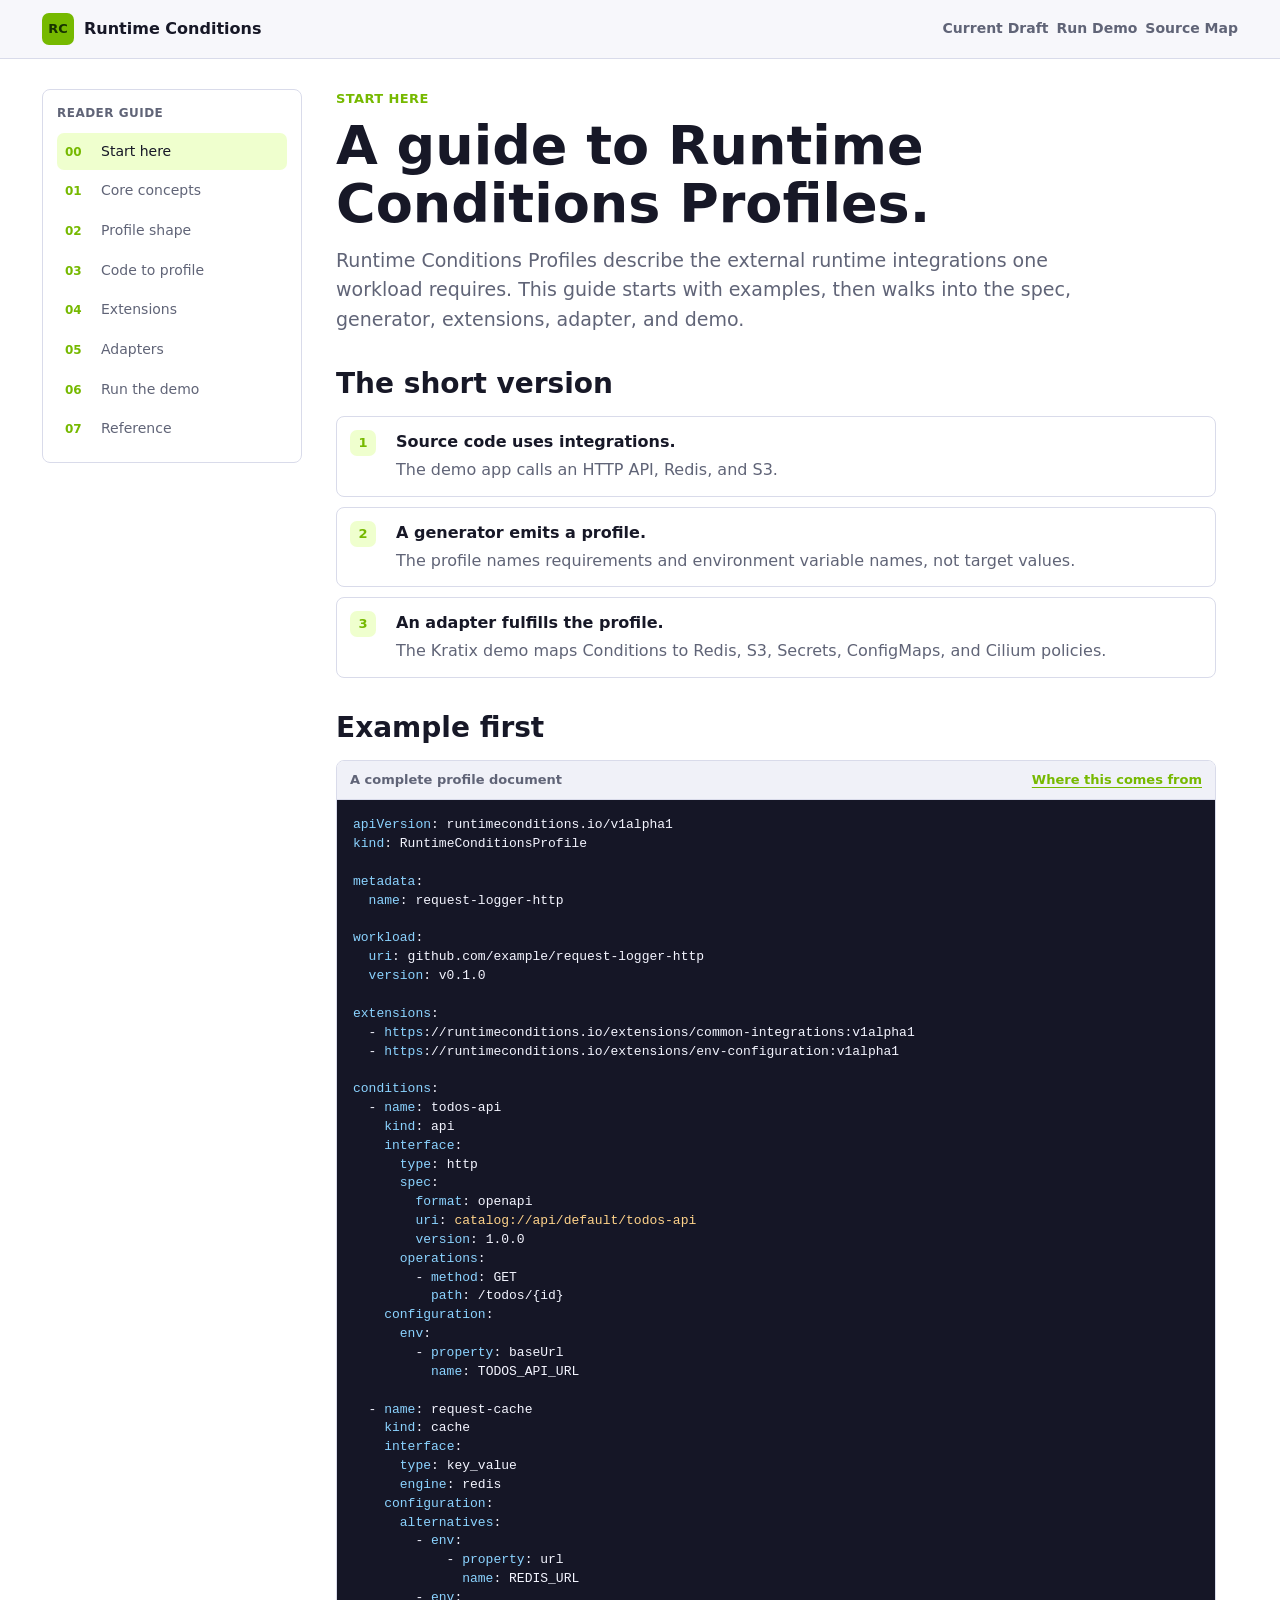
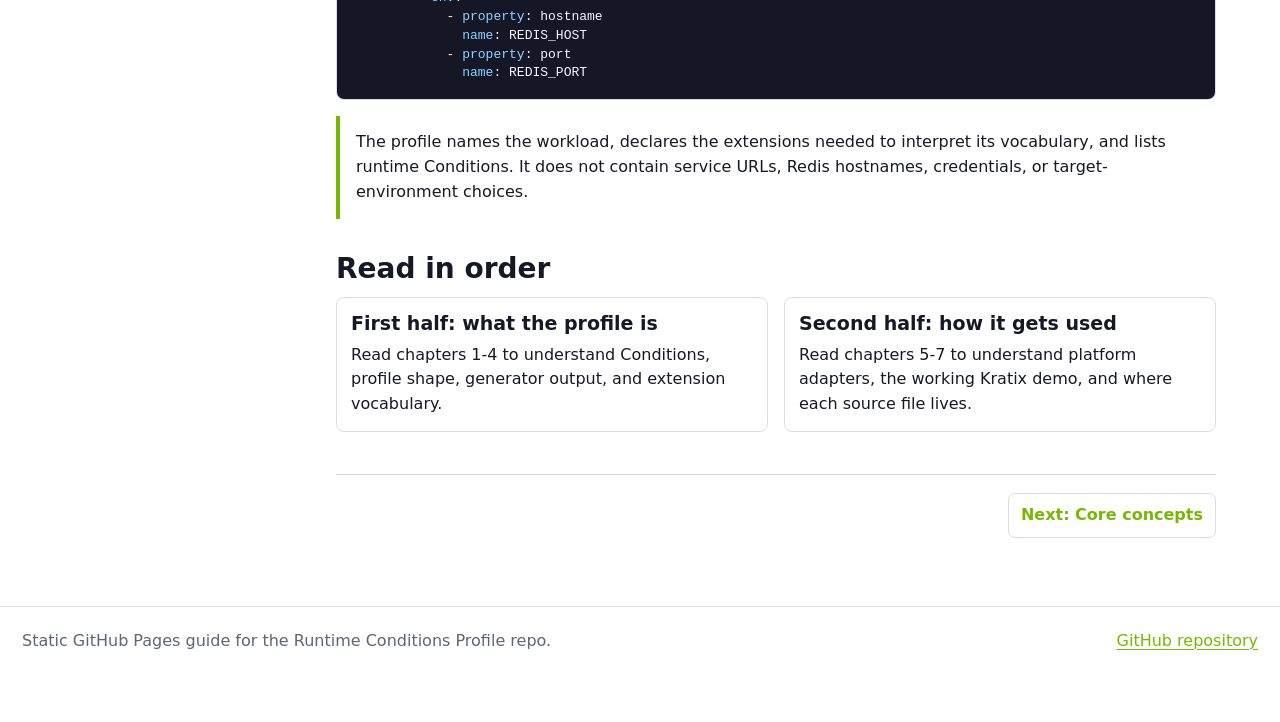
==== site/index.html @ a9dfc3cd "adds pages site" ====
<!doctype html>
<html lang="en">
  <head>
    <meta charset="utf-8" />
    <meta name="viewport" content="width=device-width, initial-scale=1" />
    <title>Runtime Conditions Profile Guide</title>
    <meta name="description" content="Example-led guide to the Runtime Conditions Profile specification and demo." />
    <link rel="stylesheet" href="assets/styles.css" />
  </head>
  <body>
    <header class="site-header">
      <div class="header-inner">
        <a class="brand" href="index.html"><span class="brand-mark">RC</span> Runtime Conditions</a>
        <nav class="top-links" aria-label="Top links">
          <a href="https://github.com/colinjlacy/golang-http-profiler/blob/main/docs/fifth-draft.md">Current Draft</a>
          <a href="https://github.com/colinjlacy/golang-http-profiler/blob/main/platform/README.md">Run Demo</a>
          <a href="reference.html">Source Map</a>
        </nav>
      </div>
    </header>

    <div class="guide-layout">
      <aside class="sidebar" aria-label="Guide chapters">
        <p class="sidebar-title">Reader Guide</p>
        <ol class="chapter-list">
          <li><a aria-current="page" href="index.html"><span class="num">00</span><span>Start here</span></a></li>
          <li><a href="concepts.html"><span class="num">01</span><span>Core concepts</span></a></li>
          <li><a href="spec.html"><span class="num">02</span><span>Profile shape</span></a></li>
          <li><a href="developers.html"><span class="num">03</span><span>Code to profile</span></a></li>
          <li><a href="extensions.html"><span class="num">04</span><span>Extensions</span></a></li>
          <li><a href="platform.html"><span class="num">05</span><span>Adapters</span></a></li>
          <li><a href="demo.html"><span class="num">06</span><span>Run the demo</span></a></li>
          <li><a href="reference.html"><span class="num">07</span><span>Reference</span></a></li>
        </ol>
      </aside>

      <main class="content">
        <p class="chapter-label">Start here</p>
        <h1 class="page-title">A guide to Runtime Conditions Profiles.</h1>
        <p class="intro">
          Runtime Conditions Profiles describe the external runtime integrations one workload requires. This guide starts with examples, then walks into the spec, generator, extensions, adapter, and demo.
        </p>

        <section class="section">
          <h2>The short version</h2>
          <ol class="step-list">
            <li><span class="step-num">1</span><div><strong>Source code uses integrations.</strong><span>The demo app calls an HTTP API, Redis, and S3.</span></div></li>
            <li><span class="step-num">2</span><div><strong>A generator emits a profile.</strong><span>The profile names requirements and environment variable names, not target values.</span></div></li>
            <li><span class="step-num">3</span><div><strong>An adapter fulfills the profile.</strong><span>The Kratix demo maps Conditions to Redis, S3, Secrets, ConfigMaps, and Cilium policies.</span></div></li>
          </ol>
        </section>

        <section class="section">
          <h2>Example first</h2>
          <div class="example">
            <div class="example-title">
              <span>A complete profile document</span>
              <a href="developers.html">Where this comes from</a>
            </div>
            <pre><code>apiVersion: runtimeconditions.io/v1alpha1
kind: RuntimeConditionsProfile

metadata:
  name: request-logger-http

workload:
  uri: github.com/example/request-logger-http
  version: v0.1.0

extensions:
  - https://runtimeconditions.io/extensions/common-integrations:v1alpha1
  - https://runtimeconditions.io/extensions/env-configuration:v1alpha1

conditions:
  - name: todos-api
    kind: api
    interface:
      type: http
      spec:
        format: openapi
        uri: catalog://api/default/todos-api
        version: 1.0.0
      operations:
        - method: GET
          path: /todos/{id}
    configuration:
      env:
        - property: baseUrl
          name: TODOS_API_URL

  - name: request-cache
    kind: cache
    interface:
      type: key_value
      engine: redis
    configuration:
      alternatives:
        - env:
            - property: url
              name: REDIS_URL
        - env:
            - property: hostname
              name: REDIS_HOST
            - property: port
              name: REDIS_PORT</code></pre>
          </div>
          <div class="note">
            <p>The profile names the workload, declares the extensions needed to interpret its vocabulary, and lists runtime Conditions. It does not contain service URLs, Redis hostnames, credentials, or target-environment choices.</p>
          </div>
        </section>

        <section class="section">
          <h2>Read in order</h2>
          <div class="two-col">
            <div class="mini-card">
              <h3>First half: what the profile is</h3>
              <p>Read chapters 1-4 to understand Conditions, profile shape, generator output, and extension vocabulary.</p>
            </div>
            <div class="mini-card">
              <h3>Second half: how it gets used</h3>
              <p>Read chapters 5-7 to understand platform adapters, the working Kratix demo, and where each source file lives.</p>
            </div>
          </div>
        </section>

        <nav class="page-nav" aria-label="Page navigation">
          <span></span>
          <a href="concepts.html">Next: Core concepts</a>
        </nav>
      </main>
    </div>

    <footer class="footer">
      <div class="footer-inner">
        <span>Static GitHub Pages guide for the Runtime Conditions Profile repo.</span>
        <a href="https://github.com/colinjlacy/golang-http-profiler">GitHub repository</a>
      </div>
    </footer>
    <script src="assets/syntax.js" defer></script>
  </body>
</html>
---- site/assets/styles.css ----
:root {
  color-scheme: light;
  /* --bg: #f7f7fb; */
  --surface: #ffffff;
  --surface-2: #f0f1f8;
  --ink: #171827;
  --muted: #606477;
  --line: #d9dbea;
  --accent: #76b900;
  --accent-2: #4f8f00;
  --accent-soft: #efffce;
  --accent-ink: #173300;
  --code-bg: #151626;
  --code-ink: #f4f5ff;
  --code-key: #8bd3ff;
  --code-string: #ffd38a;
  --code-value: #a7f3c6;
  --code-comment: #858ba8;
  --code-keyword: #c7a4ff;
  --code-type: #7dd3fc;
  --code-func: #f0abfc;
  --radius: 8px;
  font-family:
    Inter, ui-sans-serif, system-ui, -apple-system, BlinkMacSystemFont, "Segoe UI",
    sans-serif;
}

* {
  box-sizing: border-box;
}

html {
  scroll-behavior: smooth;
}

body {
  margin: 0;
  background: var(--bg);
  color: var(--ink);
  line-height: 1.55;
}

a {
  color: var(--accent);
  text-decoration-thickness: 1px;
  text-underline-offset: 3px;
}

a:hover {
  color: var(--accent-2);
}

.site-header {
  border-bottom: 1px solid var(--line);
  background: rgba(247, 247, 251, 0.96);
  backdrop-filter: blur(10px);
  position: sticky;
  top: 0;
  z-index: 20;
}

.header-inner {
  max-width: 1240px;
  margin: 0 auto;
  padding: 13px 22px;
  display: flex;
  align-items: center;
  justify-content: space-between;
  gap: 18px;
}

.brand {
  display: inline-flex;
  align-items: center;
  gap: 10px;
  color: var(--ink);
  font-weight: 760;
  text-decoration: none;
  white-space: nowrap;
}

.brand-mark {
  width: 32px;
  height: 32px;
  display: grid;
  place-items: center;
  border-radius: 7px;
  background: var(--accent);
  color: var(--accent-ink);
  font-size: 13px;
  letter-spacing: 0;
}

.top-links {
  display: flex;
  flex-wrap: wrap;
  justify-content: flex-end;
  gap: 8px;
  font-size: 14px;
}

.top-links a {
  color: var(--muted);
  font-weight: 650;
  text-decoration: none;
}

.top-links a:hover {
  color: var(--accent);
}

.guide-layout {
  max-width: 1240px;
  margin: 0 auto;
  display: grid;
  grid-template-columns: 260px minmax(0, 1fr);
  gap: 34px;
  padding: 30px 22px 68px;
}

.sidebar {
  position: sticky;
  top: 74px;
  align-self: start;
  border: 1px solid var(--line);
  border-radius: var(--radius);
  background: var(--surface);
  padding: 14px;
}

.sidebar-title {
  margin: 0 0 10px;
  color: var(--muted);
  font-size: 12px;
  font-weight: 780;
  letter-spacing: 0.04em;
  text-transform: uppercase;
}

.chapter-list {
  list-style: none;
  padding: 0;
  margin: 0;
  display: grid;
  gap: 2px;
}

.chapter-list a {
  display: grid;
  grid-template-columns: 28px 1fr;
  align-items: baseline;
  gap: 8px;
  padding: 8px;
  border-radius: 7px;
  color: var(--muted);
  text-decoration: none;
  font-size: 14px;
}

.chapter-list a:hover,
.chapter-list a[aria-current="page"] {
  background: var(--accent-soft);
  color: var(--ink);
}

.chapter-list .num {
  color: var(--accent);
  font-weight: 780;
  font-size: 12px;
}

.content {
  max-width: 880px;
}

.chapter-label {
  margin: 0 0 8px;
  color: var(--accent);
  font-size: 13px;
  font-weight: 780;
  letter-spacing: 0.03em;
  text-transform: uppercase;
}

.page-title {
  margin: 0 0 12px;
  font-size: clamp(34px, 5vw, 54px);
  line-height: 1.08;
  letter-spacing: 0;
}

.intro {
  margin: 0 0 22px;
  color: var(--muted);
  font-size: 19px;
  max-width: 760px;
}

.section {
  margin: 34px 0;
}

.section h2 {
  margin: 0 0 12px;
  font-size: 28px;
  line-height: 1.15;
  letter-spacing: 0;
}

.section h3 {
  margin: 0 0 8px;
  font-size: 19px;
  line-height: 1.2;
  letter-spacing: 0;
}

p {
  margin: 0 0 14px;
}

.short {
  color: var(--muted);
  max-width: 720px;
}

.example {
  margin: 16px 0;
  border: 1px solid var(--line);
  border-radius: var(--radius);
  overflow: hidden;
  background: var(--surface);
}

.example-title {
  display: flex;
  justify-content: space-between;
  align-items: center;
  gap: 12px;
  padding: 9px 13px;
  border-bottom: 1px solid var(--line);
  background: var(--surface-2);
  color: var(--muted);
  font-size: 13px;
  font-weight: 760;
}

.example-title a {
  font-weight: 650;
}

pre {
  margin: 0;
  padding: 16px;
  overflow-x: auto;
  background: var(--code-bg);
  color: var(--code-ink);
  font-size: 13px;
  line-height: 1.45;
}

pre .tok-key,
pre .tok-func {
  color: var(--code-key);
}

pre .tok-string {
  color: var(--code-string);
}

pre .tok-value {
  color: var(--code-value);
}

pre .tok-comment {
  color: var(--code-comment);
  font-style: italic;
}

pre .tok-keyword {
  color: var(--code-keyword);
}

pre .tok-type {
  color: var(--code-type);
}

pre .tok-command {
  color: var(--code-func);
}

code {
  font-family:
    "SFMono-Regular", Consolas, "Liberation Mono", Menlo, ui-monospace, monospace;
}

:not(pre) > code {
  padding: 2px 5px;
  border-radius: 5px;
  background: var(--surface-2);
  color: var(--ink);
  font-size: 0.92em;
}

.note {
  border-left: 4px solid var(--accent);
  border-radius: 0 var(--radius) var(--radius) 0;
  background: var(--surface);
  padding: 14px 16px;
}

.note p:last-child {
  margin-bottom: 0;
}

.step-list {
  list-style: none;
  margin: 16px 0;
  padding: 0;
  display: grid;
  gap: 10px;
}

.step-list li {
  display: grid;
  grid-template-columns: 34px 1fr;
  gap: 12px;
  align-items: start;
  border: 1px solid var(--line);
  border-radius: var(--radius);
  background: var(--surface);
  padding: 13px;
}

.step-list .step-num {
  display: grid;
  place-items: center;
  width: 26px;
  height: 26px;
  border-radius: 7px;
  background: var(--accent-soft);
  color: var(--accent);
  font-weight: 780;
  font-size: 13px;
}

.step-list strong {
  display: block;
  margin-bottom: 3px;
}

.step-list span {
  color: var(--muted);
}

.two-col {
  display: grid;
  grid-template-columns: repeat(2, minmax(0, 1fr));
  gap: 16px;
}

.mini-card {
  border: 1px solid var(--line);
  border-radius: var(--radius);
  background: var(--surface);
  padding: 14px;
}

.mini-card strong {
  display: block;
  margin-bottom: 6px;
}

.mini-card span {
  color: var(--muted);
}

.mini-card p:last-child {
  margin-bottom: 0;
}

.horizontal-list {
  list-style: none;
  margin: 16px 0;
  padding: 0;
  display: grid;
  grid-template-columns: repeat(3, minmax(0, 1fr));
  gap: 14px;
}

.table-wrap {
  overflow-x: auto;
  border: 1px solid var(--line);
  border-radius: var(--radius);
  background: var(--surface);
}

table {
  width: 100%;
  border-collapse: collapse;
  min-width: 680px;
}

th,
td {
  padding: 11px 13px;
  border-bottom: 1px solid var(--line);
  text-align: left;
  vertical-align: top;
}

th {
  background: var(--surface-2);
  font-size: 12px;
  letter-spacing: 0.03em;
  text-transform: uppercase;
}

tr:last-child td {
  border-bottom: 0;
}

.link-list {
  display: grid;
  gap: 8px;
  margin: 12px 0 0;
  padding: 0;
  list-style: none;
}

.link-list a {
  display: block;
  padding: 10px 12px;
  border: 1px solid var(--line);
  border-radius: 7px;
  background: var(--surface);
  text-decoration: none;
  font-weight: 680;
}

.page-nav {
  display: flex;
  justify-content: space-between;
  gap: 14px;
  margin-top: 42px;
  padding-top: 18px;
  border-top: 1px solid var(--line);
}

.page-nav a {
  display: inline-flex;
  min-height: 40px;
  align-items: center;
  border: 1px solid var(--line);
  border-radius: 7px;
  background: var(--surface);
  padding: 9px 12px;
  text-decoration: none;
  font-weight: 730;
}

.footer {
  border-top: 1px solid var(--line);
  color: var(--muted);
  padding: 22px;
}

.footer-inner {
  max-width: 1240px;
  margin: 0 auto;
  display: flex;
  justify-content: space-between;
  gap: 14px;
  flex-wrap: wrap;
}

@media (max-width: 920px) {
  .header-inner {
    align-items: flex-start;
    flex-direction: column;
  }

  .top-links {
    justify-content: flex-start;
  }

  .guide-layout {
    grid-template-columns: 1fr;
    gap: 22px;
  }

  .sidebar {
    position: static;
  }

  .chapter-list {
    grid-template-columns: repeat(2, minmax(0, 1fr));
  }

  .two-col {
    grid-template-columns: 1fr;
  }

  .horizontal-list {
    grid-template-columns: 1fr;
  }

}

@media (max-width: 560px) {
  .header-inner,
  .guide-layout,
  .footer {
    padding-left: 14px;
    padding-right: 14px;
  }

  .chapter-list {
    grid-template-columns: 1fr;
  }

  .page-title {
    font-size: 34px;
  }

  .intro {
    font-size: 17px;
  }

  .page-nav {
    flex-direction: column;
  }
}
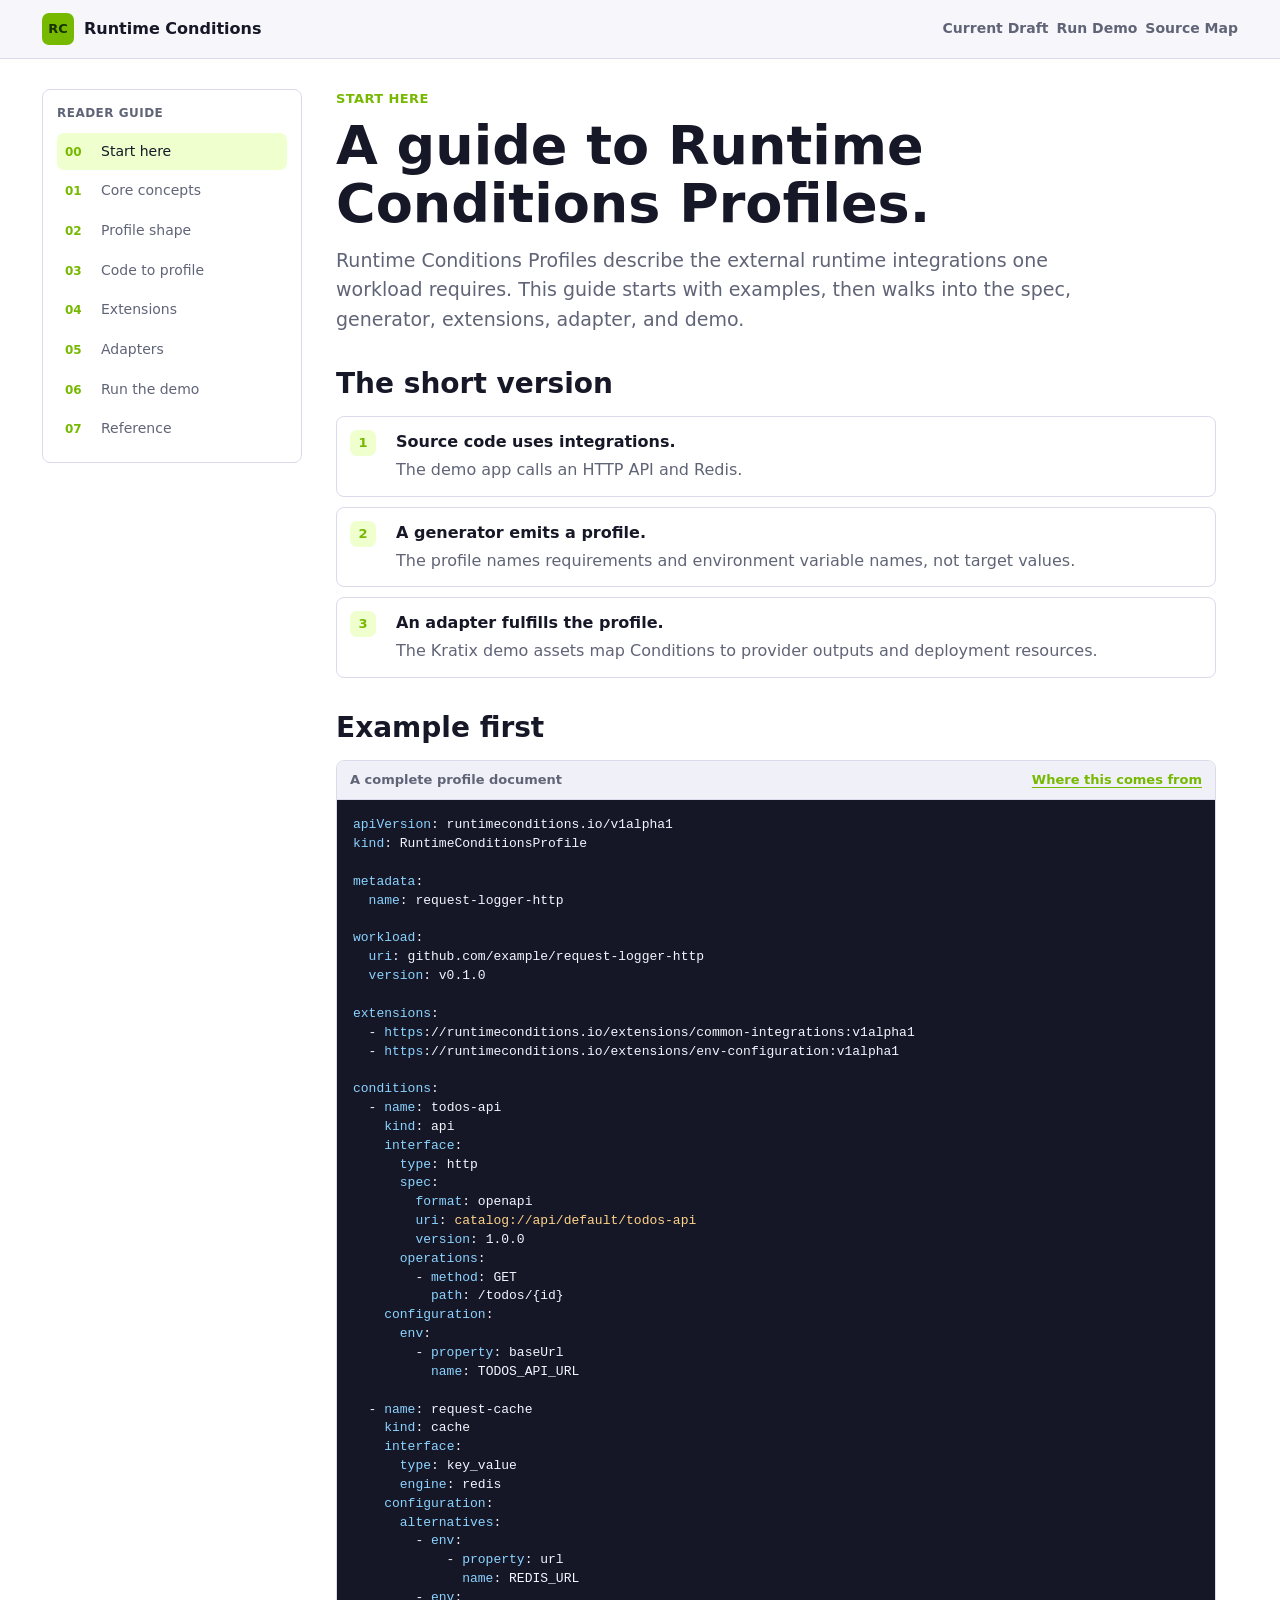
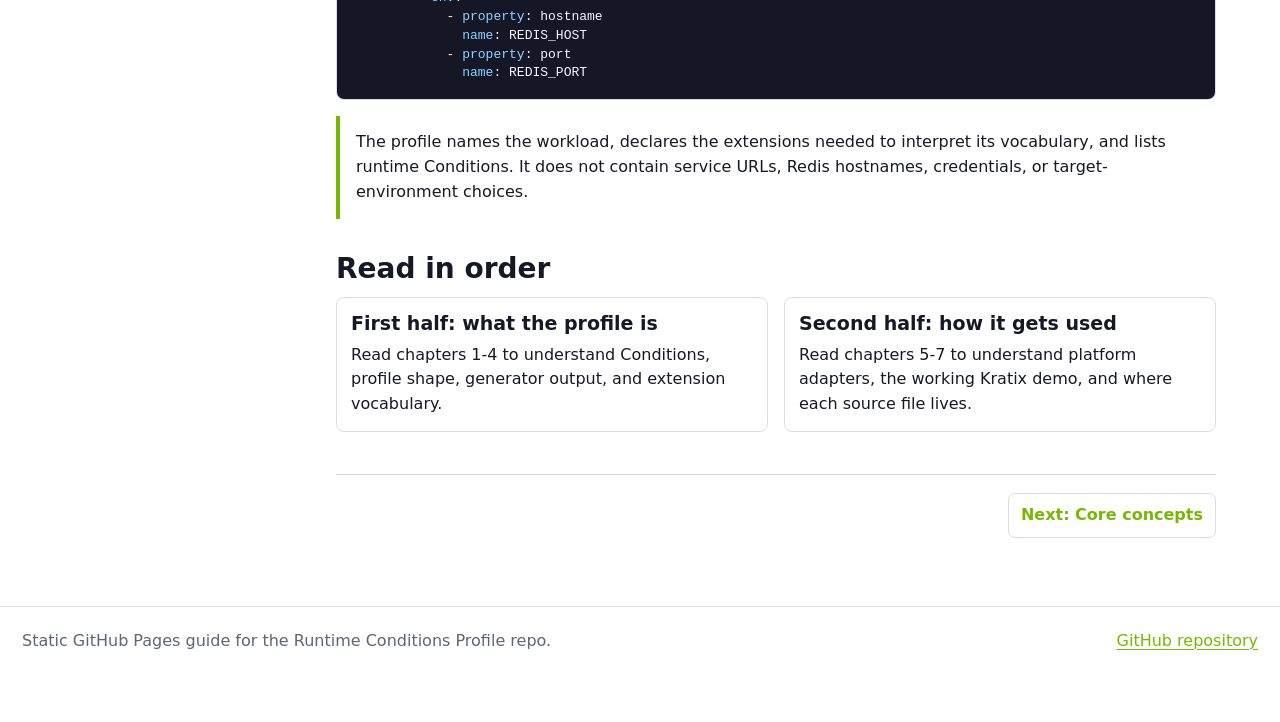
==== commit aff4c624: "ensures builds succeed after repo restructure" ====
--- a/site/index.html
+++ b/site/index.html
@@ -12,8 +12,8 @@
       <div class="header-inner">
         <a class="brand" href="index.html"><span class="brand-mark">RC</span> Runtime Conditions</a>
         <nav class="top-links" aria-label="Top links">
-          <a href="https://github.com/colinjlacy/golang-http-profiler/blob/main/docs/fifth-draft.md">Current Draft</a>
-          <a href="https://github.com/colinjlacy/golang-http-profiler/blob/main/platform/README.md">Run Demo</a>
+          <a href="https://github.com/colinjlacy/runtime-conditions-profiles/blob/main/docs/fifth-draft.md">Current Draft</a>
+          <a href="https://github.com/colinjlacy/runtime-conditions-profiles/blob/main/demos/README.md">Run Demo</a>
           <a href="reference.html">Source Map</a>
         </nav>
       </div>
@@ -44,9 +44,9 @@
         <section class="section">
           <h2>The short version</h2>
           <ol class="step-list">
-            <li><span class="step-num">1</span><div><strong>Source code uses integrations.</strong><span>The demo app calls an HTTP API, Redis, and S3.</span></div></li>
+            <li><span class="step-num">1</span><div><strong>Source code uses integrations.</strong><span>The demo app calls an HTTP API and Redis.</span></div></li>
             <li><span class="step-num">2</span><div><strong>A generator emits a profile.</strong><span>The profile names requirements and environment variable names, not target values.</span></div></li>
-            <li><span class="step-num">3</span><div><strong>An adapter fulfills the profile.</strong><span>The Kratix demo maps Conditions to Redis, S3, Secrets, ConfigMaps, and Cilium policies.</span></div></li>
+            <li><span class="step-num">3</span><div><strong>An adapter fulfills the profile.</strong><span>The Kratix demo assets map Conditions to provider outputs and deployment resources.</span></div></li>
           </ol>
         </section>
 
@@ -133,7 +133,7 @@
     <footer class="footer">
       <div class="footer-inner">
         <span>Static GitHub Pages guide for the Runtime Conditions Profile repo.</span>
-        <a href="https://github.com/colinjlacy/golang-http-profiler">GitHub repository</a>
+        <a href="https://github.com/colinjlacy/runtime-conditions-profiles">GitHub repository</a>
       </div>
     </footer>
     <script src="assets/syntax.js" defer></script>
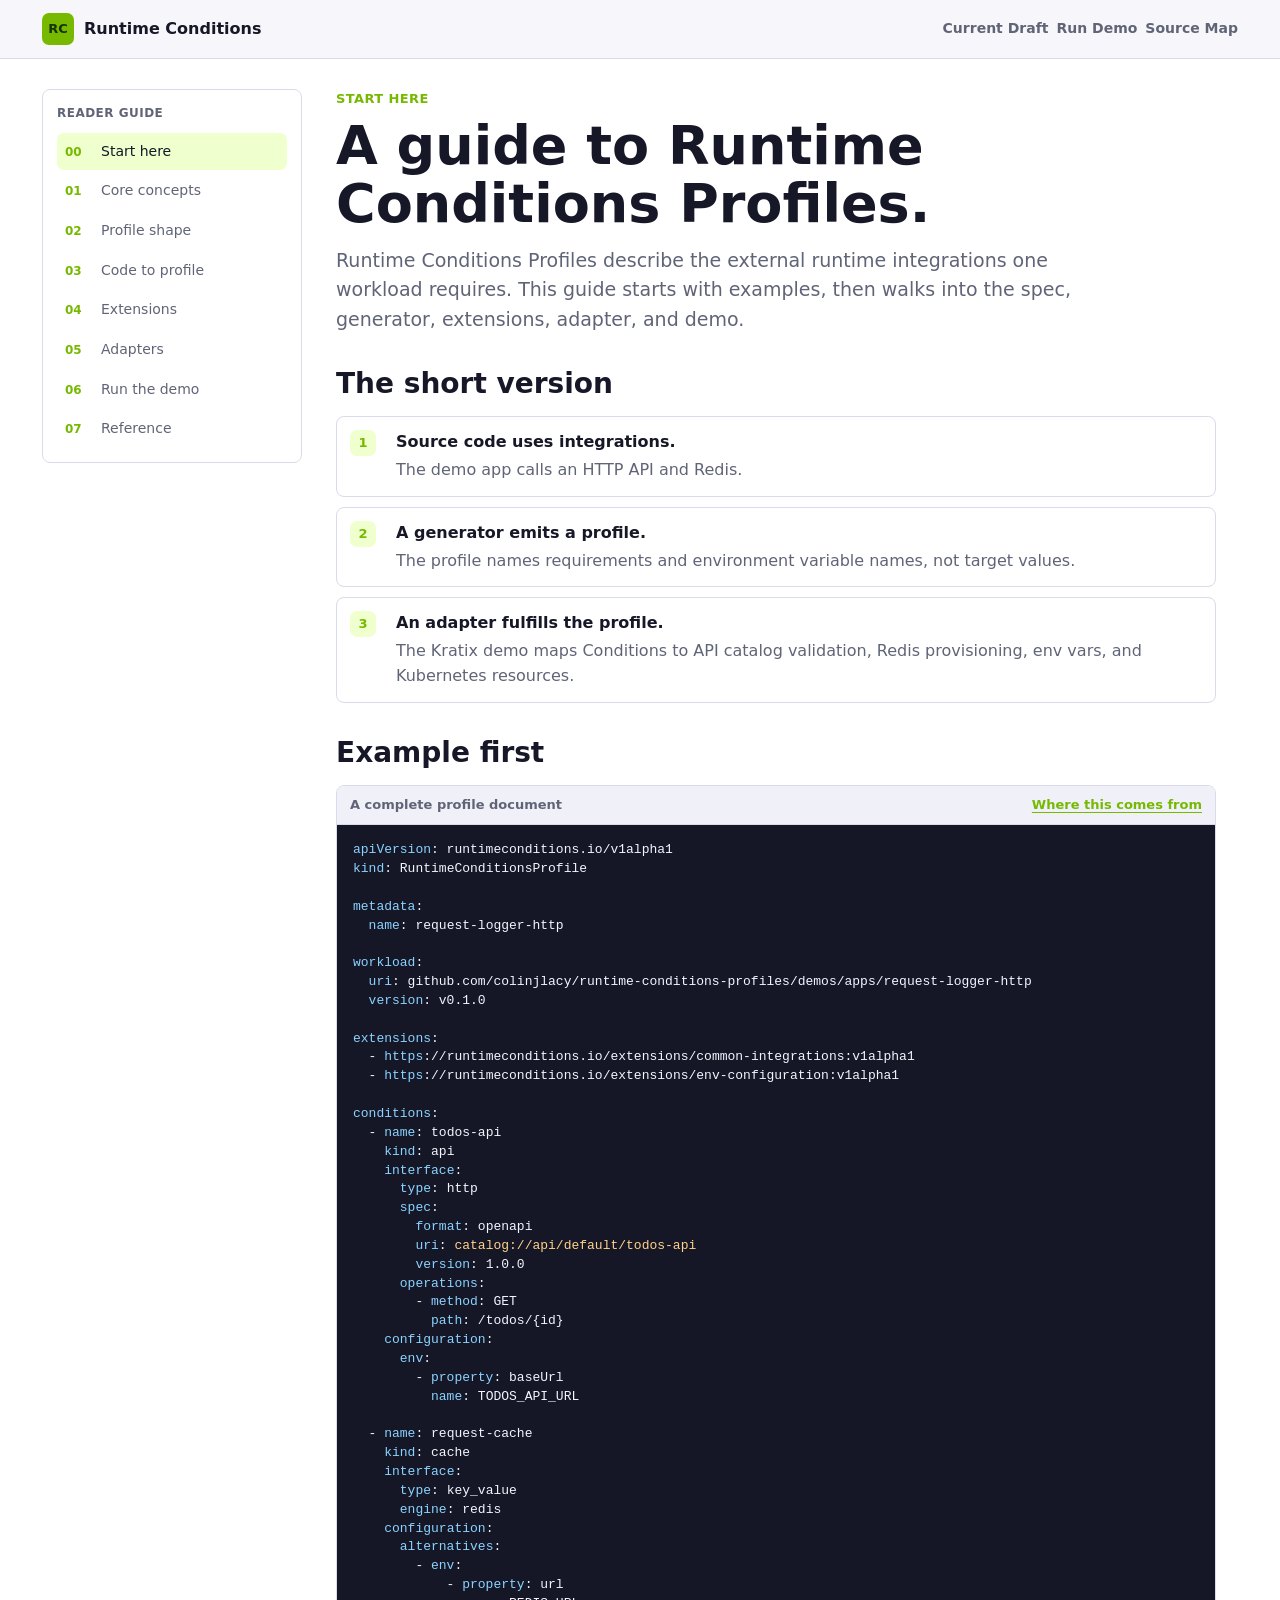
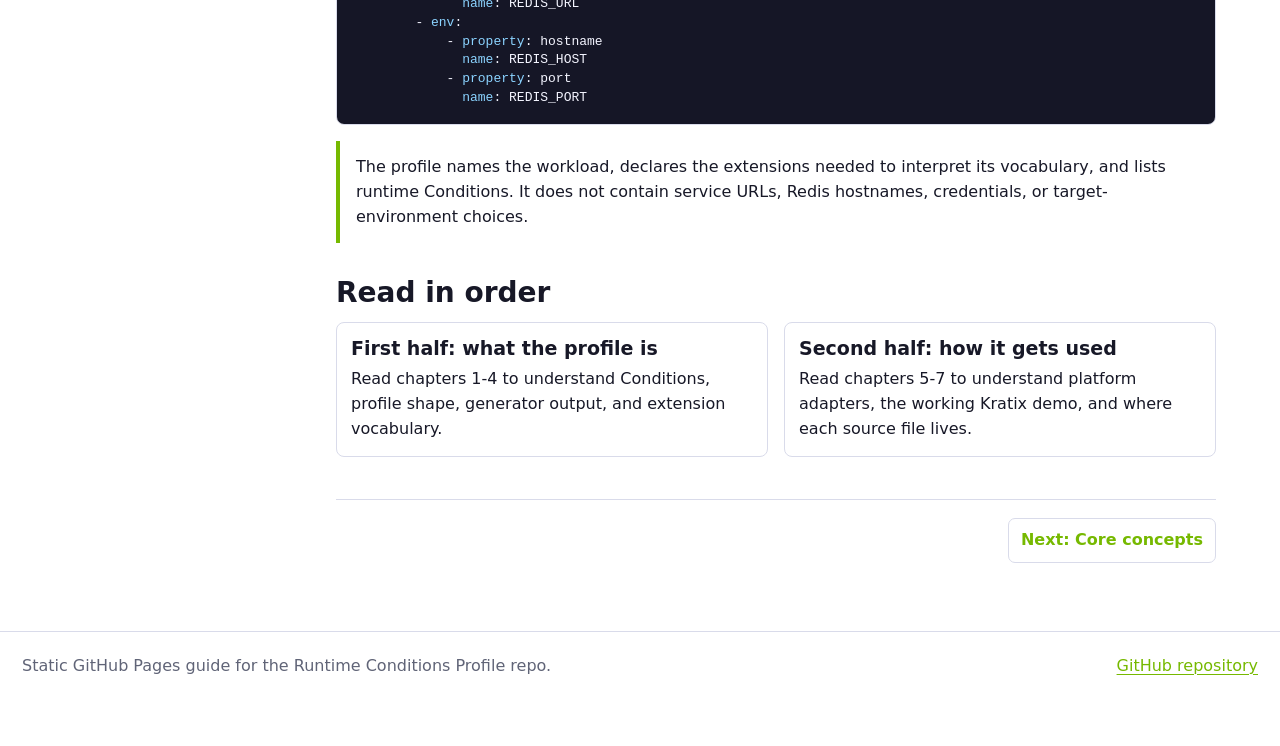
==== commit 6f158484: "aligns docs to latest repo shape" ====
--- a/site/index.html
+++ b/site/index.html
@@ -46,7 +46,7 @@
           <ol class="step-list">
             <li><span class="step-num">1</span><div><strong>Source code uses integrations.</strong><span>The demo app calls an HTTP API and Redis.</span></div></li>
             <li><span class="step-num">2</span><div><strong>A generator emits a profile.</strong><span>The profile names requirements and environment variable names, not target values.</span></div></li>
-            <li><span class="step-num">3</span><div><strong>An adapter fulfills the profile.</strong><span>The Kratix demo assets map Conditions to provider outputs and deployment resources.</span></div></li>
+            <li><span class="step-num">3</span><div><strong>An adapter fulfills the profile.</strong><span>The Kratix demo maps Conditions to API catalog validation, Redis provisioning, env vars, and Kubernetes resources.</span></div></li>
           </ol>
         </section>
 
@@ -64,7 +64,7 @@
   name: request-logger-http
 
 workload:
-  uri: github.com/example/request-logger-http
+  uri: github.com/colinjlacy/runtime-conditions-profiles/demos/apps/request-logger-http
   version: v0.1.0
 
 extensions:
